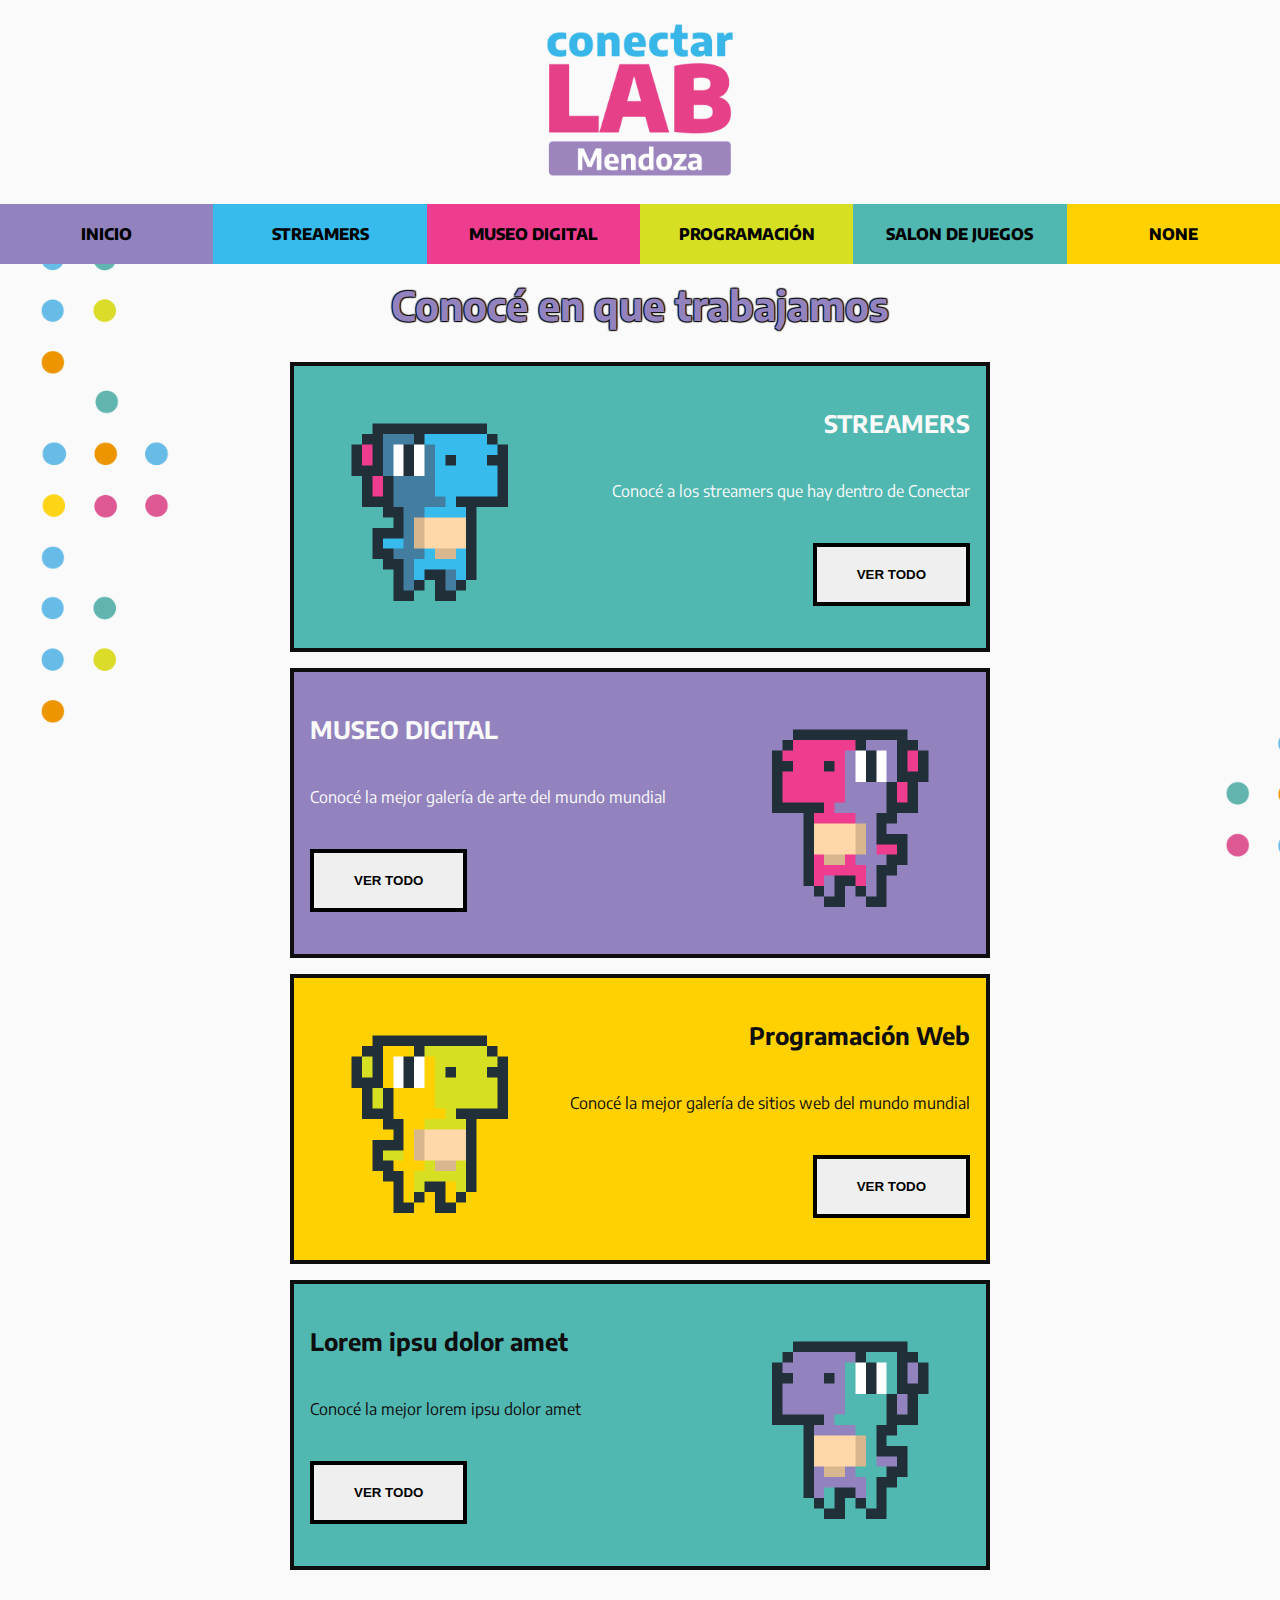
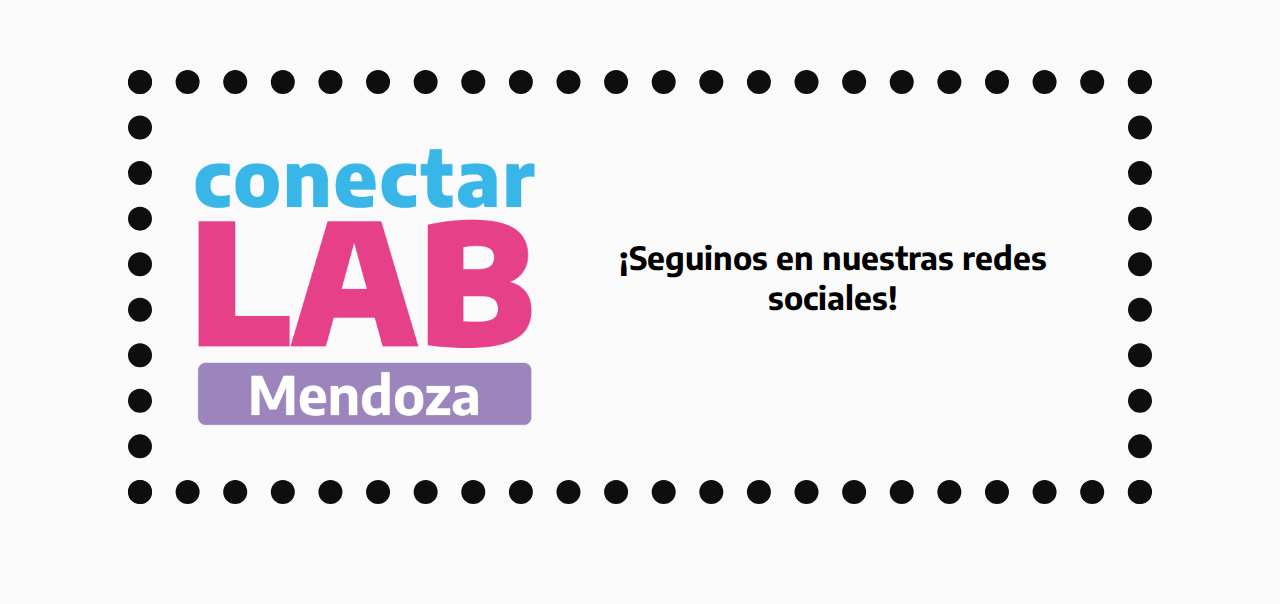
==== index.html @ 13157c22 "add in museo-digital pequeños artistas" ====
<!DOCTYPE html>
<html lang="en">
<head>
    <meta charset="UTF-8">
    <meta name="viewport" content="width=device-width, initial-scale=1.0">
    <link rel="shortcut icon" href="./logosConectar/logoConectarLab.png" type="image/x-icon">
    <link rel="stylesheet" href="./styles/globals.css">
    
    <link rel="stylesheet" href="https://cdnjs.cloudflare.com/ajax/libs/font-awesome/6.5.0/css/all.min.css" integrity="sha512-Avb2QiuDEEvB4bZJYdft2mNjVShBftLdPG8FJ0V7irTLQ8Uo0qcPxh4Plq7G5tGm0rU+1SPhVotteLpBERwTkw==" crossorigin="anonymous" referrerpolicy="no-referrer" />
    <title>CONECTAR</title>
</head>
<body>

    <header>
        <div>
            <img src="./logosConectar/logoConectarLab.png" alt="logo conectar">
        </div>
        <nav>
            <ul>
                <li><a href="#top">INICIO</a></li>
                <li><a href="./streamers.html">STREAMERS</a></li>
                <li><a href="./museo-digital.html">MUSEO DIGITAL</a></li>
                <li><a href="./programacion.html">PROGRAMACIÓN</a></li>
                <li><a href="./videojuegos.html">SALON DE JUEGOS</a></li>
                <li><a href="#">NONE</a></li>
            </ul>
        </nav>
    </header>
    <main>
        <h2 class="title">Conocé en que trabajamos</h2>

        <section class="puertas">
            <img src="./mascota/dinoCeleste/dinoCeleste.gif" alt="puerta conectar">
            <div class="info-end">
                <h2>STREAMERS</h2>
                <p>Conocé a los streamers que hay dentro de Conectar</p>
                <a href="./streamers.html">
                    <button class="btn">VER TODO</button>
                </a>
            </div>
        </section>
        
        <section class="puertas">
            <div>
                <h2>MUSEO DIGITAL</h2>
                <p>Conocé la mejor galería de arte del mundo mundial</p>
                <a href="./museo-digital.html">
                    <button class="btn">VER TODO</button>
                </a>
            </div>
            <img class="imagen-rotada" src="./mascota/dinoRosado/dinoRosado.gif" alt="puerta conectar">
        </section>

        <section class="puertas">
            <img src="./mascota/dinoVerde/dinoVerde.gif" alt="puerta conectar">
            <div class="info-end">
                <h2>Programación Web</h2>
                <p>Conocé la mejor galería de sitios web del mundo mundial</p>
                <a href="./programacion.html">
                    <button class="btn">VER TODO</button>
                </a>
            </div>
        </section>

        <section class="puertas">
            <div>
                <h2>Lorem ipsu dolor amet</h2>
                <p>Conocé la mejor lorem ipsu dolor amet </p>
                <a href="#">
                    <button class="btn">VER TODO</button>
                </a>
            </div>
            <img class="imagen-rotada" src="./mascota/dinoMorado/dinoMorado.gif" alt="puerta conectar">
        </section>


    </main>

        <section class="contacto">
            <img src="./logosConectar/logoConectarLab.png"  >
            <div class="contacto-info">
              <h1>¡Seguinos en nuestras redes sociales!</h1>
              <div>
                <a target="_blank" href="https://www.instagram.com/conectarlabmendoza/"><i class="rosado fa-brands fa-square-instagram"></i></a>
                <a target="_blank" href="https://www.facebook.com/conectarlabmendoza/"><i class="celeste fa-brands fa-square-facebook"></i></a>
              </div>
            </div>
        </section>

</body>
</html>
---- styles/globals.css ----
@import url('https://fonts.googleapis.com/css2?family=Encode+Sans:wght@200;400;800&display=swap');
@import url(./inicio.css);
@import url(./header.css);
@import url(./footer.css);

* {
    margin: 0;
    padding: 0;
    box-sizing: border-box;
}

body {
    background-color: var(--bg);
    font-family: 'Encode Sans', sans-serif;
}

:root {
    --bg: #FAFAFA;
    --rosa: #EE3D8F;
    --celeste: #37BBED;
    --verde-lima: #D7DF23;
    --verde: #50B8B1;
    --morado: #9283BE;
    --naranja: #F7941E;
    --amarillo: #FFD100;
    --font: #0E0E0E;
}

ul {
    list-style: none;
}

a {
    text-decoration: none;
    color: unset;
}

.btn {
    padding: 20px 40px;
    border: 4px solid;
    font-weight: 800;
    transition: all 200ms;
    cursor: pointer;
}


.btn:hover {
    transform: translateY(-5px);
    font-weight: 800;
    box-shadow: 0px 5px var(--font);
}

.btn:active {
    transform: translateY(0px);
    box-shadow: 0px 0px;
}

.imagen-rotada {
    transform: scaleX(-1);
}

.title {
    text-align: center;
    padding: 16px;
    color: var(--morado);
    font-size: 40px;
    text-shadow: -1px -1px 1px var(--font),
        1px 1px 1px var(--font),
        -1px 1px 1px var(--font),
        1px -1px 1px var(--font);
}

.galery {
    max-width: 1200px;
    margin: 0 auto;
    display: grid;
    grid-template-columns: repeat(3, 1fr);
    grid-template-rows: 250px;
    grid-gap: 16px;
}

.galery img {
    width: 100%;
    height: 100%;
    object-fit: cover;
}
.galery article{
    border: 4px solid var(--font);
    background-color: var(--bg);
}

.galery article:nth-child(1),
.galery article:nth-child(4) {
    grid-column-start: span 2;
}

.galery.streamers article:nth-child(7) {
    background-color: var(--bg);
    background-repeat: no-repeat;
    background-image: url(../logosConectar/fondoConectarLab.png);
    background-size: cover;
    display: flex;
    align-items: center;
    justify-content: center;


    & img{
        width: 70%;
        height: unset;
    }
}

@media (max-width: 1150px) {
    .galery {
        padding: 30px;
        grid-template-columns: repeat(1, 1fr);
    }

    .galery article:nth-child(1),
    .galery article:nth-child(4) {
        grid-column-start: span 1;
    }
}

.video{
    display: flex;
    flex-direction: column;
    justify-content: center;
    align-items: center;
    gap: 16px;
    margin: 32px;
}

.video div{
    display: flex;
    justify-content: center;
    gap: 16px;
    flex-wrap: wrap;
}

.video iframe{
    border: 4px solid var(--font);
    width: 560px;
    height: 315px;
}

@media (max-width: 600px) {
    .video iframe{
        width: 90%;
        height: 250px;
    }
}

.banner{
    display: flex;
    justify-content: space-around;
    align-items: center;
    border: 4px solid var(--font);
    background-image: url(../logosConectar/fondoConectarLabHorizontal2.png);
    background-size: cover;
    background-attachment: fixed;
    font-size: 60px;
    margin: 32px 0 0;
    padding: 64px 32px;
}

.banner img{
    width: 200px;
}

@media (max-width: 1100px) {
    .banner{
        font-size: 40px;
    }
    .banner img{
        width: 150px;
    }
}

@media (max-width: 600px) {
    .banner{
        font-size: 24px;
    }
    .banner img{
        width: 50px;
    }
}
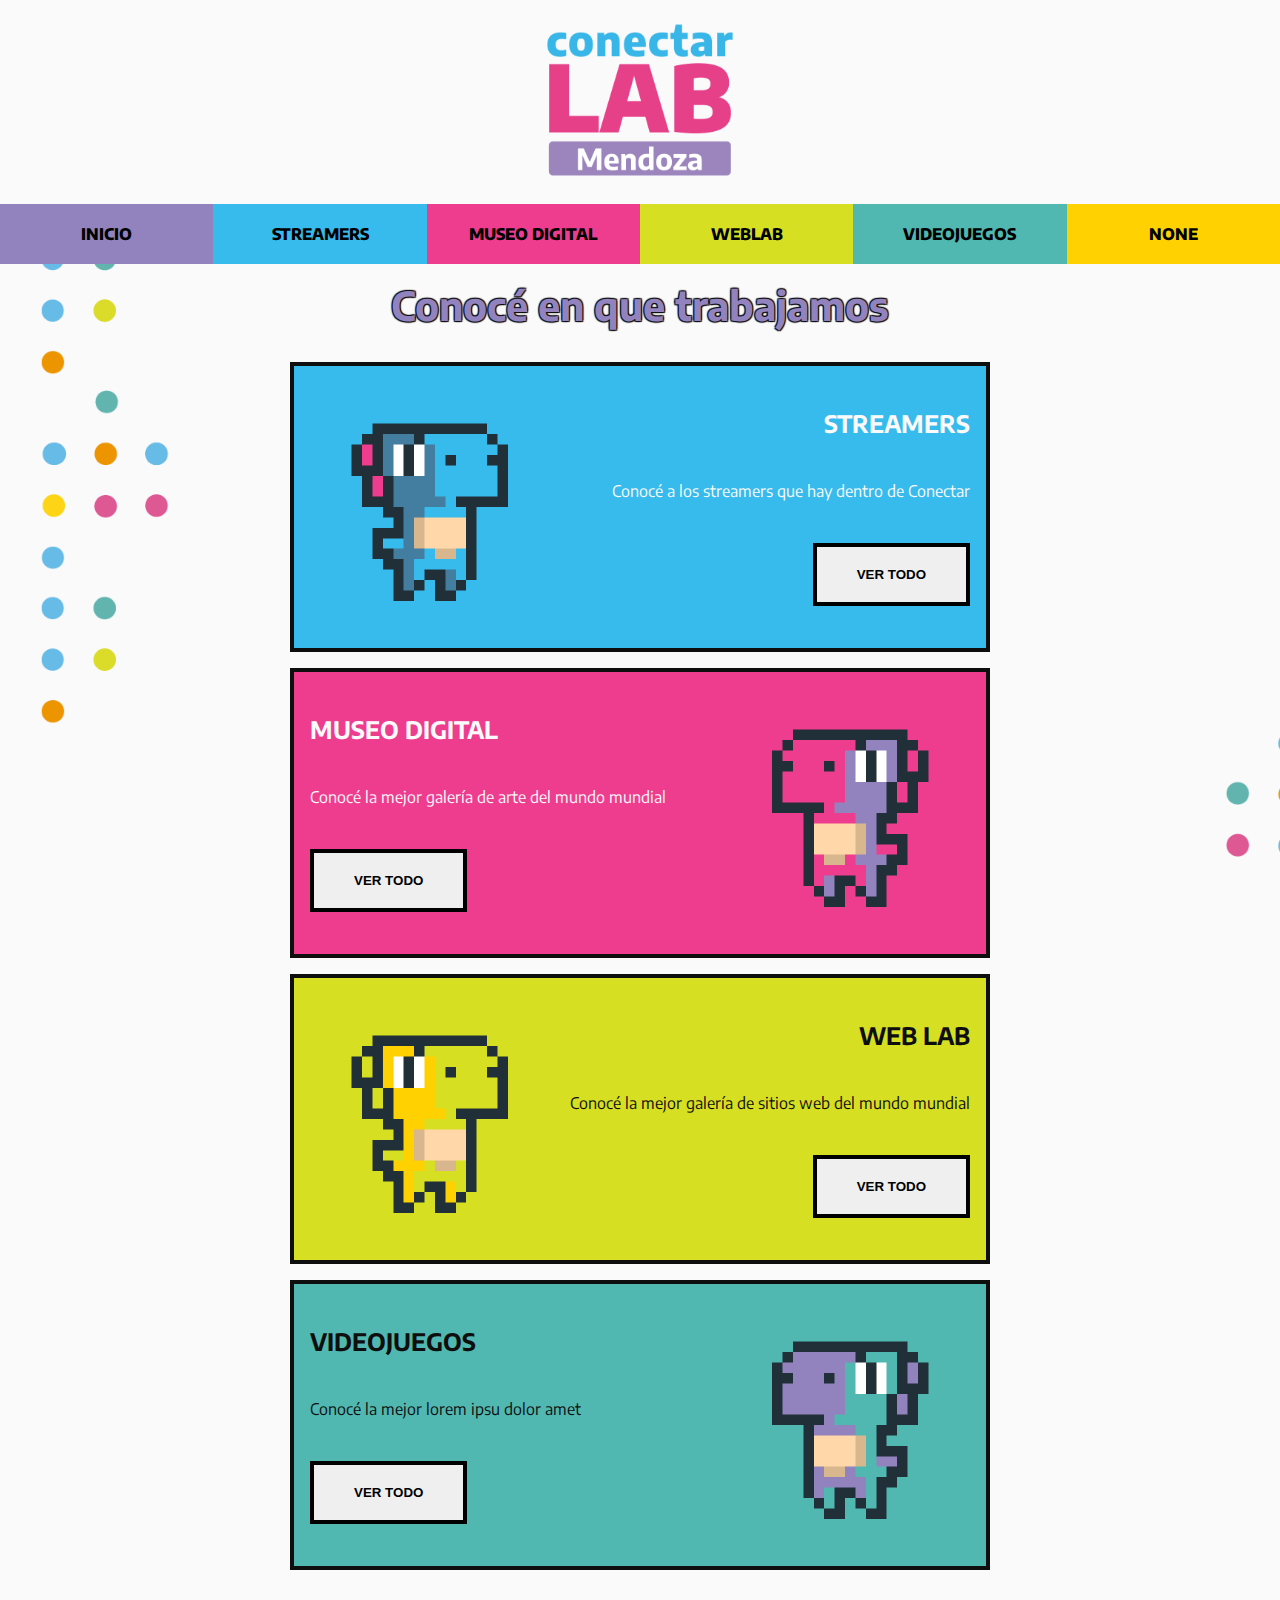
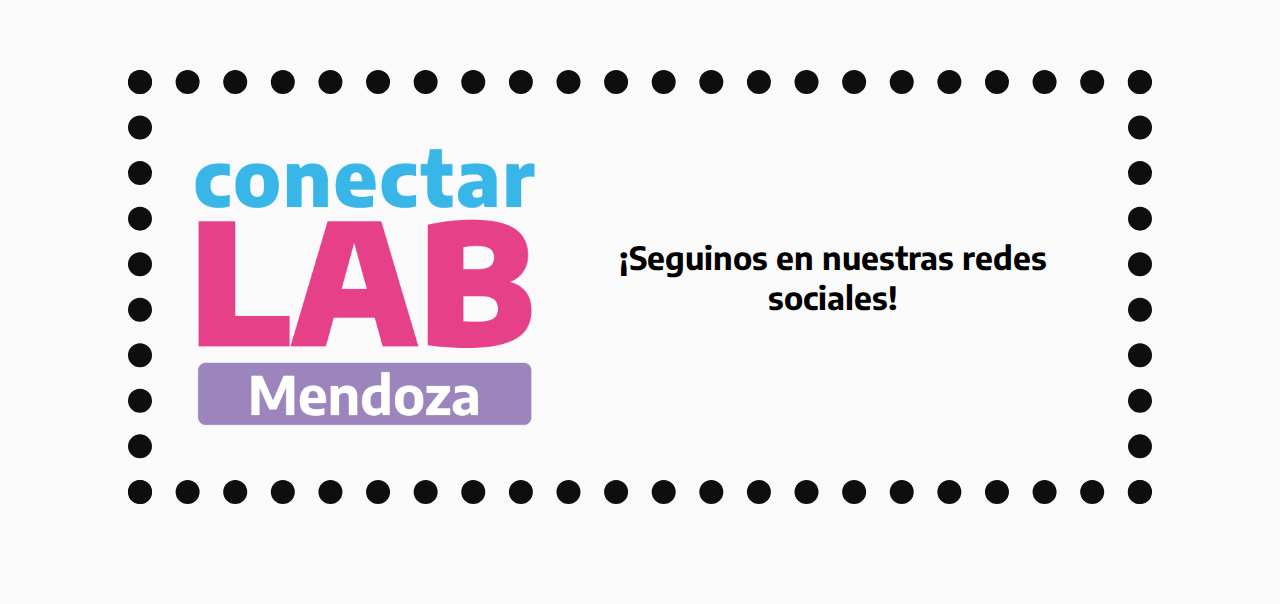
==== commit dae7dad1: "add weblab and visuales" ====
--- a/index.html
+++ b/index.html
@@ -20,8 +20,8 @@
                 <li><a href="#top">INICIO</a></li>
                 <li><a href="./streamers.html">STREAMERS</a></li>
                 <li><a href="./museo-digital.html">MUSEO DIGITAL</a></li>
-                <li><a href="./programacion.html">PROGRAMACIÓN</a></li>
-                <li><a href="./videojuegos.html">SALON DE JUEGOS</a></li>
+                <li><a href="./weblab.html">WEBLAB</a></li>
+                <li><a href="./videojuegos.html">VIDEOJUEGOS</a></li>
                 <li><a href="#">NONE</a></li>
             </ul>
         </nav>
@@ -54,9 +54,9 @@
         <section class="puertas">
             <img src="./mascota/dinoVerde/dinoVerde.gif" alt="puerta conectar">
             <div class="info-end">
-                <h2>Programación Web</h2>
+                <h2>WEB LAB</h2>
                 <p>Conocé la mejor galería de sitios web del mundo mundial</p>
-                <a href="./programacion.html">
+                <a href="./weblab.html">
                     <button class="btn">VER TODO</button>
                 </a>
             </div>
@@ -64,7 +64,7 @@
 
         <section class="puertas">
             <div>
-                <h2>Lorem ipsu dolor amet</h2>
+                <h2>VIDEOJUEGOS</h2>
                 <p>Conocé la mejor lorem ipsu dolor amet </p>
                 <a href="#">
                     <button class="btn">VER TODO</button>
--- a/styles/globals.css
+++ b/styles/globals.css
@@ -94,7 +94,113 @@
     grid-column-start: span 2;
 }
 
-.galery.streamers article:nth-child(7) {
+/* WEB LAB */
+.galery.weblab {
+    grid-template-rows: 400px;
+}
+
+.galery.weblab article{
+    transition: background-image 0.2s ease-in-out;
+    height: 400px;
+}
+.galery.weblab article:nth-child(1),
+.galery.weblab article:nth-child(4),
+.galery.weblab article:nth-child(5),
+.galery.weblab article:nth-child(8),
+.galery.weblab article:nth-child(9){
+    grid-column-start: span 2;
+    background-repeat: no-repeat;
+    background-position: center;
+    background-size: cover;
+}
+
+.galery.weblab article:nth-child(1){
+    background-image: url(../images/weblab/1.png);
+}
+
+.galery.weblab article:nth-child(1):hover{
+    background-image: url(../images/weblab/1rm.png), url(../images/weblab/bg.gif);
+}
+
+.galery.weblab article:nth-child(4){
+    background-image: url(../images/weblab/2.jpg);
+}
+
+.galery.weblab article:nth-child(4):hover{
+    background-image: url(../images/weblab/3.jpg);
+}
+
+.galery article:nth-child(5) {
+
+    background-image: url(../images/weblab/4.jpg);
+}
+
+.galery.weblab article:nth-child(5):hover{
+    background-image: url(../images/weblab/5.jpg);
+}
+
+.galery article:nth-child(8) {
+
+    background-image: url(../images/weblab/7.jpg);
+}
+
+.galery.weblab article:nth-child(8):hover{
+    background-image: url(../images/weblab/8.jpg);
+}
+
+.galery.weblab article:nth-child(2) img,
+.galery.weblab article:nth-child(3) img,
+.galery.weblab article:nth-child(6) img,
+.galery.weblab article:nth-child(10) img{
+    object-fit: contain;
+    background-color: var(--bg);
+    background-repeat: no-repeat;
+    background-image: url(../logosConectar/fondoConectarLab.png);
+    background-size: cover;
+}
+
+.galery.weblab article:nth-child(7) {
+    display: flex;
+    justify-content: center;
+    align-items: center;
+    background-color: var(--bg);
+    background-repeat: no-repeat;
+    background-image: url(../logosConectar/fondoConectarLab.png);
+    background-size: cover;
+}
+
+.galery.weblab article:nth-child(7) img{
+    object-fit: contain;
+    width: 60%;
+}
+
+
+
+/* VISUALES */
+.galery.videojuego{
+    grid-template-rows: none;
+}
+
+.galery.videojuego article{
+    background-image: url(../images/visualesVideojuegos/bg.gif);
+    background-attachment: fixed;
+    background-repeat: no-repeat;
+    background-position: center;
+    background-size: cover;
+    display: flex;
+    justify-content: center;
+    align-items: center;
+}
+
+.galery.videojuego article img{
+    width: 80%;
+    height: 80%;
+}
+
+
+
+/* STREAMERS */
+.galery.streamers article:nth-child(7){
     background-color: var(--bg);
     background-repeat: no-repeat;
     background-image: url(../logosConectar/fondoConectarLab.png);
@@ -120,6 +226,39 @@
     .galery article:nth-child(4) {
         grid-column-start: span 1;
     }
+
+    .galery.weblab article:nth-child(1),
+    .galery.weblab article:nth-child(4),
+    .galery.weblab article:nth-child(5),
+    .galery.weblab article:nth-child(8),
+    .galery.weblab article:nth-child(9){
+        grid-column-start: span 1;
+    }
+
+/*     .galery.weblab article:nth-child(2),
+    .galery.weblab article:nth-child(6){
+        display: none;;
+    } */
+
+
+    .galery.weblab {
+        grid-template-rows: 200px;
+        grid-template-columns: repeat(1, 1fr);
+    }
+    .galery.weblab article{
+       height: 200px;
+    }
+
+    .galery.weblab article:nth-child(4){
+        background-image: url(../images/weblab/3.jpg);
+    }
+    .galery.weblab article:nth-child(5){
+        background-image: url(../images/weblab/5.jpg);
+    }
+
+    .galery.weblab article:nth-child(8){
+        background-image: url(../images/weblab/8.jpg);
+    }
 }
 
 .video{
@@ -162,6 +301,7 @@
     font-size: 60px;
     margin: 32px 0 0;
     padding: 64px 32px;
+    text-align: center;
 }
 
 .banner img{
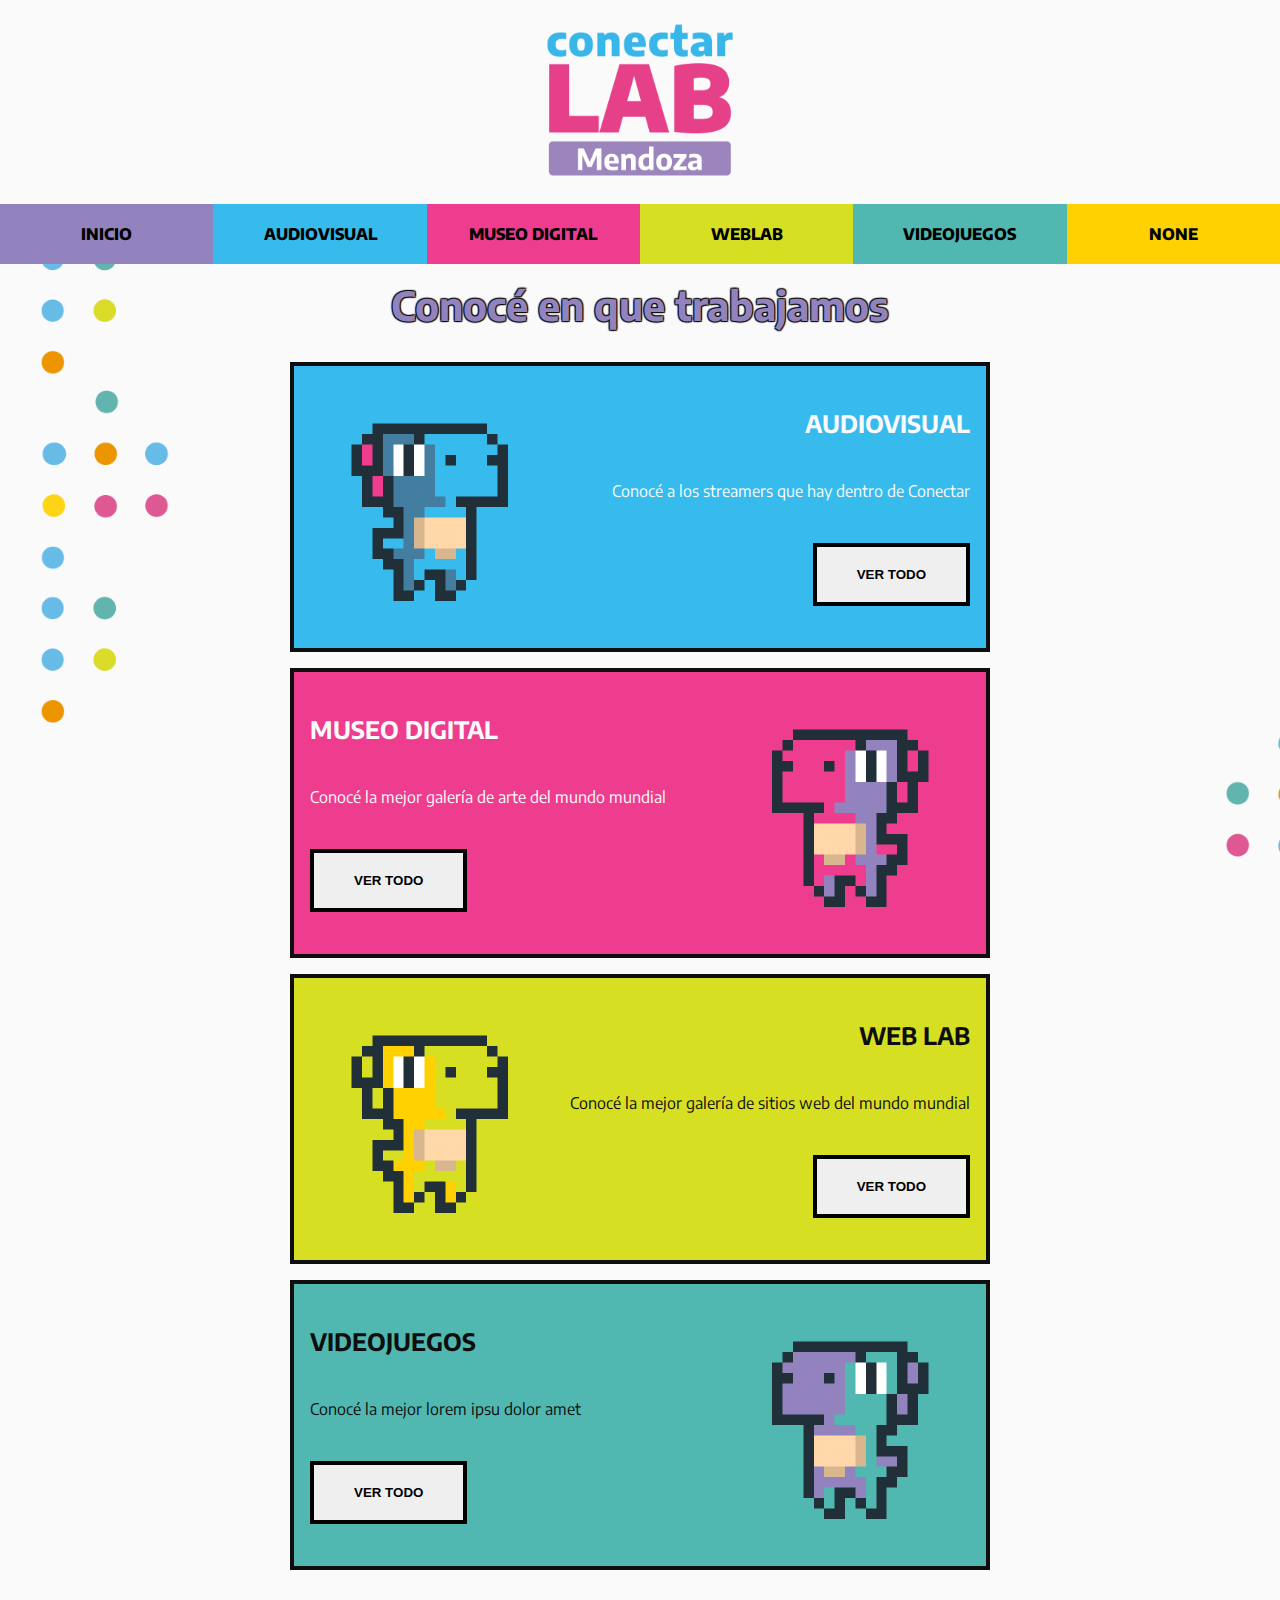
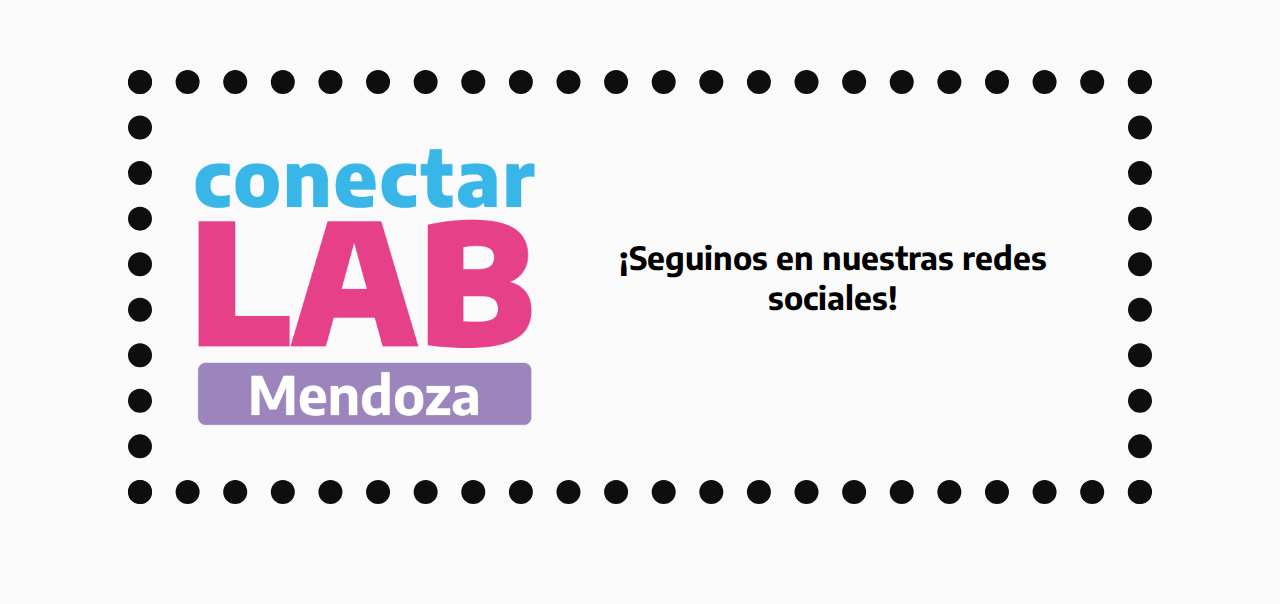
==== commit 73b95e0d: "change streamers to audiovisual" ====
--- a/index.html
+++ b/index.html
@@ -18,7 +18,7 @@
         <nav>
             <ul>
                 <li><a href="#top">INICIO</a></li>
-                <li><a href="./streamers.html">STREAMERS</a></li>
+                <li><a href="./audiovisual.html">AUDIOVISUAL</a></li>
                 <li><a href="./museo-digital.html">MUSEO DIGITAL</a></li>
                 <li><a href="./weblab.html">WEBLAB</a></li>
                 <li><a href="./videojuegos.html">VIDEOJUEGOS</a></li>
@@ -32,9 +32,9 @@
         <section class="puertas">
             <img src="./mascota/dinoCeleste/dinoCeleste.gif" alt="puerta conectar">
             <div class="info-end">
-                <h2>STREAMERS</h2>
+                <h2>AUDIOVISUAL</h2>
                 <p>Conocé a los streamers que hay dentro de Conectar</p>
-                <a href="./streamers.html">
+                <a href="./audiovisual.html">
                     <button class="btn">VER TODO</button>
                 </a>
             </div>
--- a/styles/globals.css
+++ b/styles/globals.css
@@ -130,7 +130,7 @@
     background-image: url(../images/weblab/3.jpg);
 }
 
-.galery article:nth-child(5) {
+.galery.weblab article:nth-child(5) {
 
     background-image: url(../images/weblab/4.jpg);
 }
@@ -139,7 +139,7 @@
     background-image: url(../images/weblab/5.jpg);
 }
 
-.galery article:nth-child(8) {
+.galery.weblab article:nth-child(8) {
 
     background-image: url(../images/weblab/7.jpg);
 }
@@ -190,6 +190,7 @@
     display: flex;
     justify-content: center;
     align-items: center;
+    grid-column-start: span 1;
 }
 
 .galery.videojuego article img{
@@ -199,7 +200,7 @@
 
 
 
-/* STREAMERS */
+/* AUDIOVISUAL */
 .galery.streamers article:nth-child(7){
     background-color: var(--bg);
     background-repeat: no-repeat;
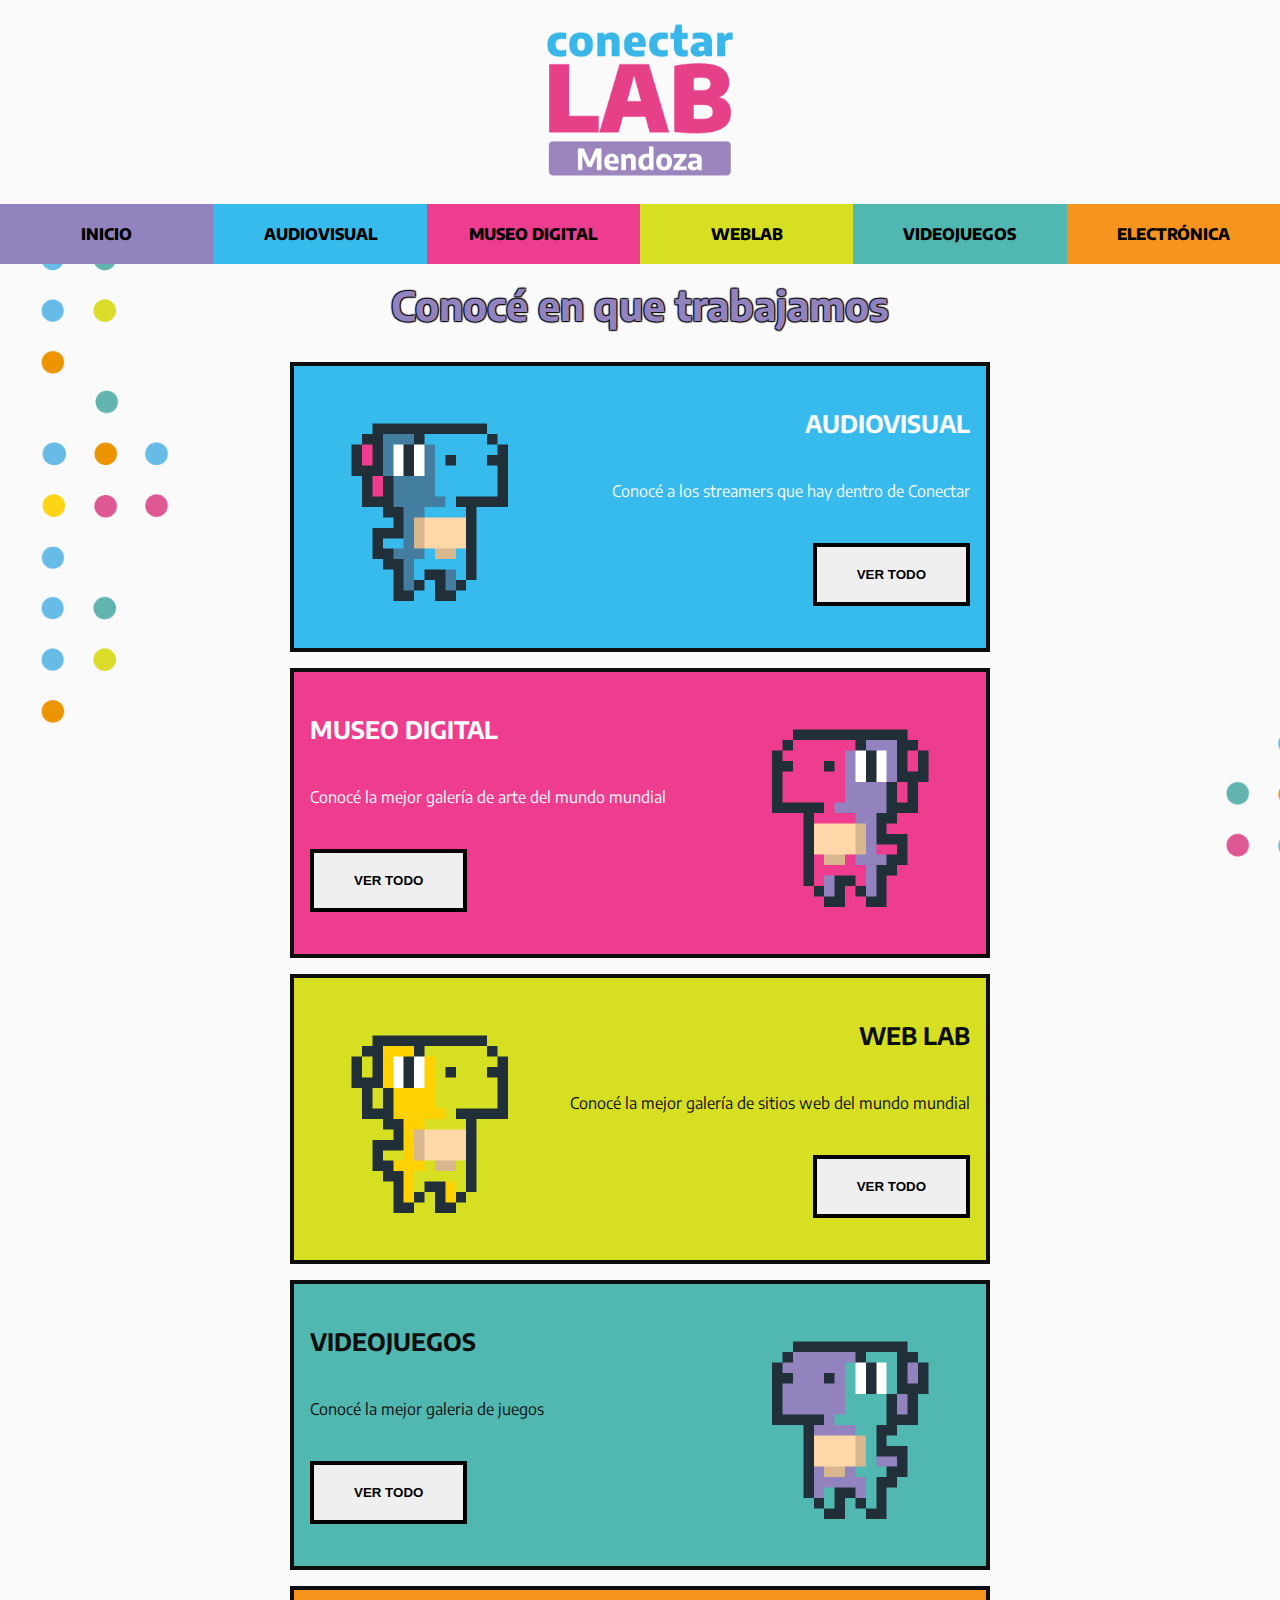
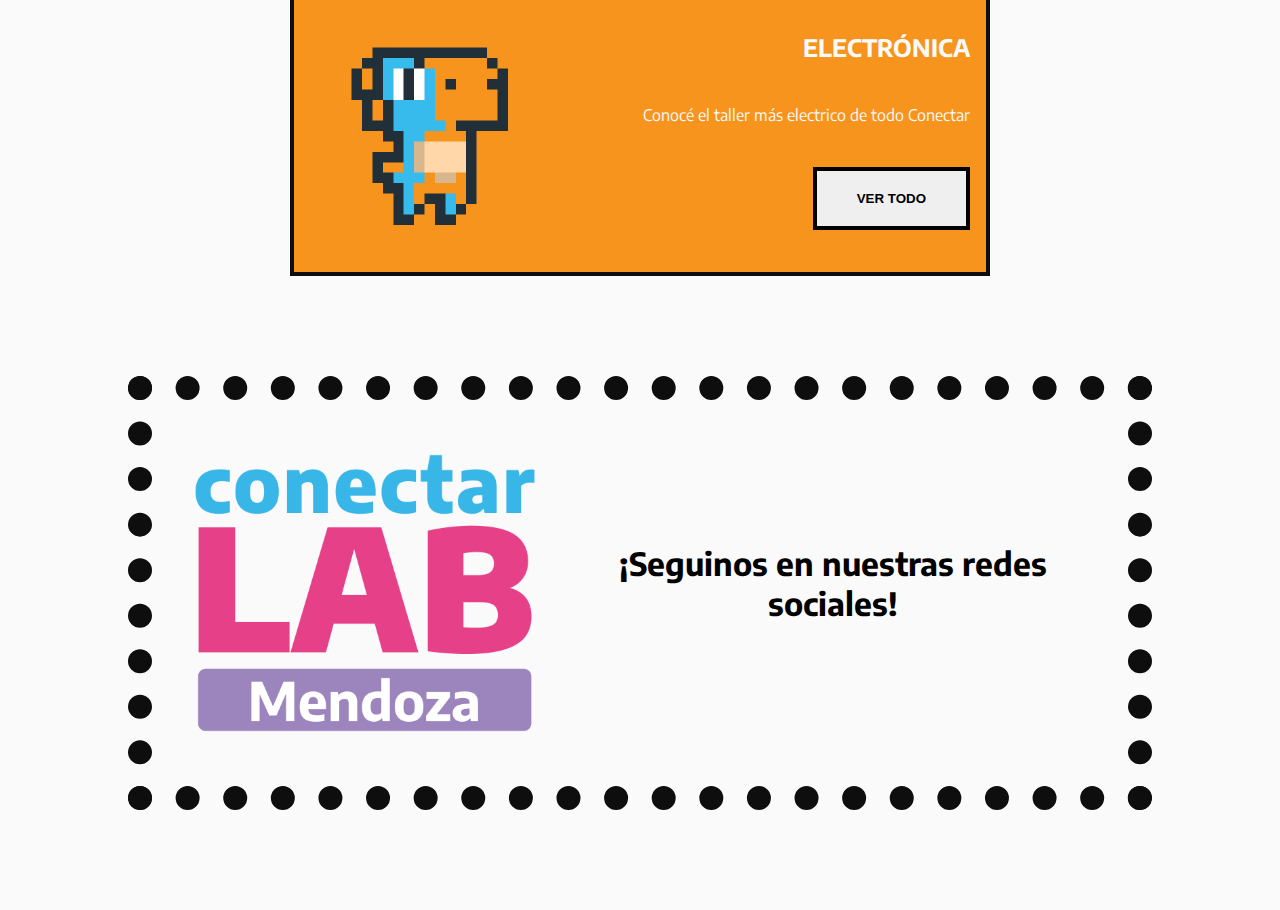
==== commit 36098dec: "solve fix and and electronica page" ====
--- a/index.html
+++ b/index.html
@@ -22,7 +22,7 @@
                 <li><a href="./museo-digital.html">MUSEO DIGITAL</a></li>
                 <li><a href="./weblab.html">WEBLAB</a></li>
                 <li><a href="./videojuegos.html">VIDEOJUEGOS</a></li>
-                <li><a href="#">NONE</a></li>
+                <li><a href="./electronica.html">ELECTRÓNICA</a></li>
             </ul>
         </nav>
     </header>
@@ -65,7 +65,7 @@
         <section class="puertas">
             <div>
                 <h2>VIDEOJUEGOS</h2>
-                <p>Conocé la mejor lorem ipsu dolor amet </p>
+                <p>Conocé la mejor galeria de juegos</p>
                 <a href="#">
                     <button class="btn">VER TODO</button>
                 </a>
@@ -73,6 +73,16 @@
             <img class="imagen-rotada" src="./mascota/dinoMorado/dinoMorado.gif" alt="puerta conectar">
         </section>
 
+        <section class="puertas">
+            <img src="./mascota/dinoNaranja/dinoNaranja.gif" alt="puerta conectar">
+            <div class="info-end">
+                <h2>ELECTRÓNICA</h2>
+                <p>Conocé el taller más electrico de todo Conectar</p>
+                <a href="./electronica.html">
+                    <button class="btn">VER TODO</button>
+                </a>
+            </div>
+        </section>
 
     </main>
 
--- a/styles/globals.css
+++ b/styles/globals.css
@@ -55,6 +55,11 @@
     box-shadow: 0px 0px;
 }
 
+.btn:disabled:hover{
+    transform: translateY(0px);
+    box-shadow: 0px 0px;
+}
+
 .imagen-rotada {
     transform: scaleX(-1);
 }
@@ -217,7 +222,44 @@
     }
 }
 
+/* ELECTRONICA */
+.galery.electronica{
+    grid-template-rows: auto;
+    grid-template-columns: repeat(4, 1fr);
+}
+
+.galery.electronica article{
+    grid-column-start: span 1;
+
+}
+
+.galery.electronica article:nth-child(5),
+.galery.electronica article:nth-child(6),
+.galery.electronica article:nth-child(6),
+.galery.electronica article:nth-child(10),
+.galery.electronica article:nth-child(11),
+.galery.electronica article:nth-child(8){
+    grid-column-start: span 2;
+}
+.galery.electronica article:nth-child(13){
+    grid-column-start: span 3;
+}
+
+
+.galery.electronica article:nth-child(7) img,
+.galery.electronica article:nth-child(9) img,
+.galery.electronica article:nth-child(12) img{
+    object-fit: contain;
+    background-color: var(--bg);
+    background-repeat: no-repeat;
+    background-image: url(../logosConectar/fondoConectarLab.png);
+    background-size: cover;
+}
+
+
+
 @media (max-width: 1150px) {
+
     .galery {
         padding: 30px;
         grid-template-columns: repeat(1, 1fr);
@@ -226,6 +268,11 @@
     .galery article:nth-child(1),
     .galery article:nth-child(4) {
         grid-column-start: span 1;
+    }
+
+    .galery.electronica{
+        display: flex;
+        flex-direction: column;
     }
 
     .galery.weblab article:nth-child(1),
@@ -236,13 +283,13 @@
         grid-column-start: span 1;
     }
 
-/*     .galery.weblab article:nth-child(2),
+    .galery.weblab article:nth-child(2),
     .galery.weblab article:nth-child(6){
         display: none;;
-    } */
-
-
-    .galery.weblab {
+    }
+
+
+    .galery.weblab, .galery.electronica {
         grid-template-rows: 200px;
         grid-template-columns: repeat(1, 1fr);
     }
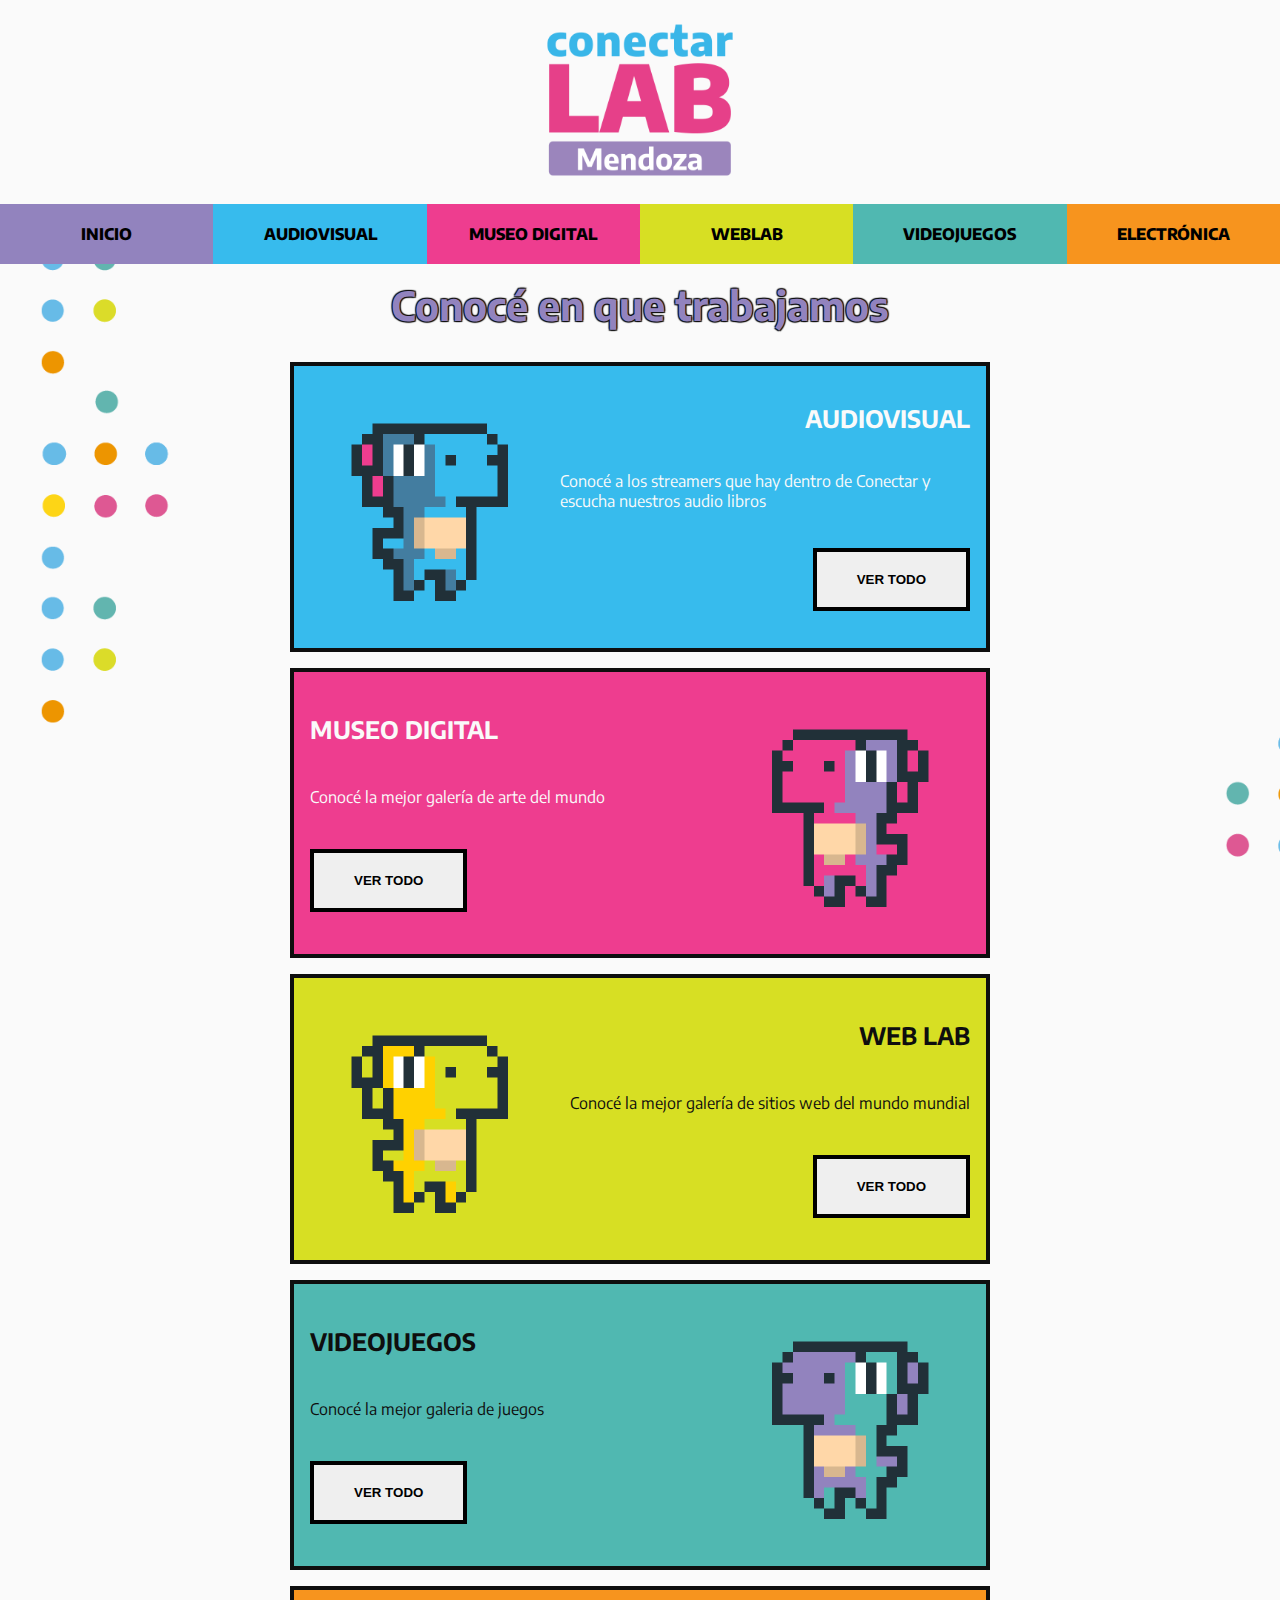
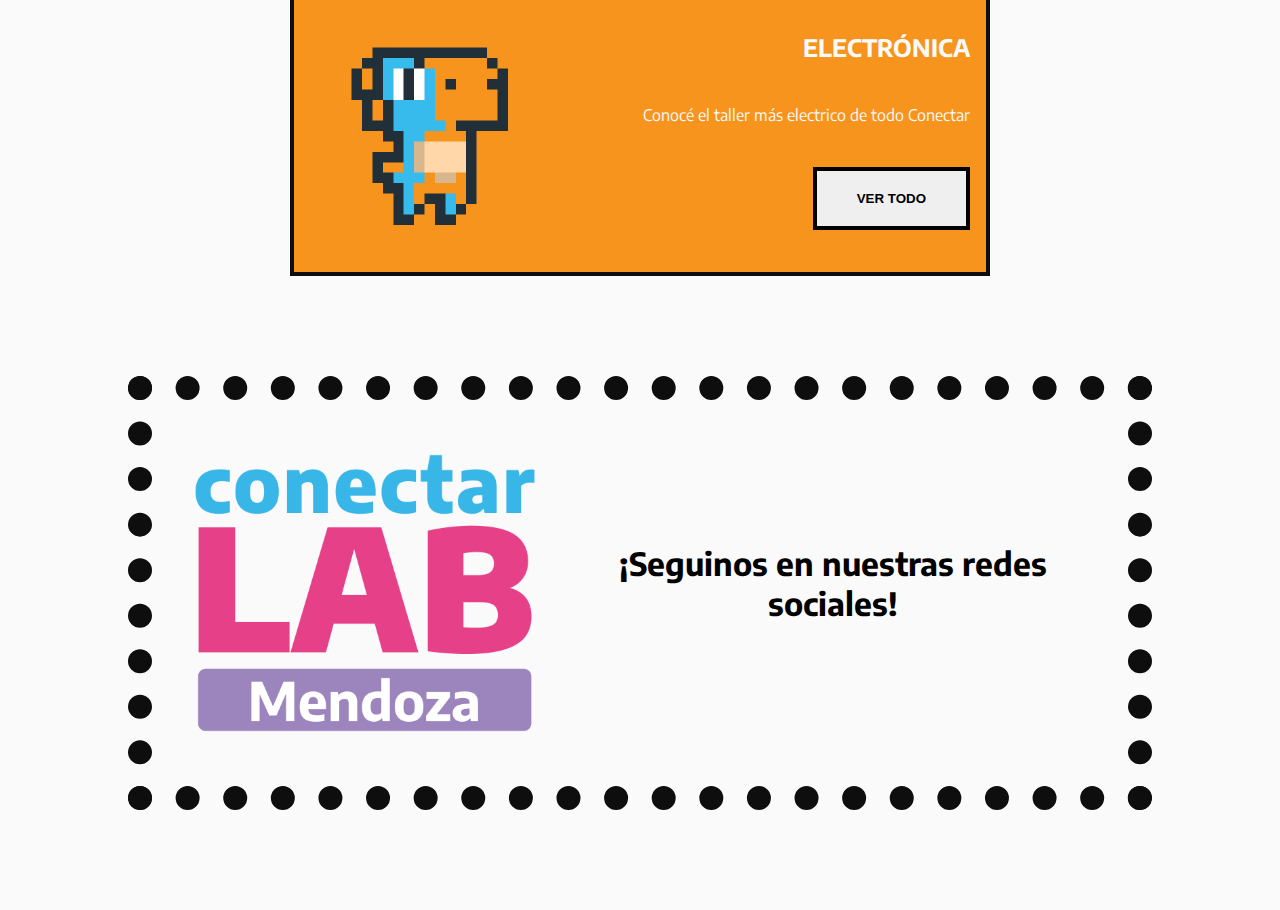
==== commit 7f3dce33: "solve fix" ====
--- a/index.html
+++ b/index.html
@@ -33,7 +33,7 @@
             <img src="./mascota/dinoCeleste/dinoCeleste.gif" alt="puerta conectar">
             <div class="info-end">
                 <h2>AUDIOVISUAL</h2>
-                <p>Conocé a los streamers que hay dentro de Conectar</p>
+                <p>Conocé a los streamers que hay dentro de Conectar y escucha nuestros audio libros</p>
                 <a href="./audiovisual.html">
                     <button class="btn">VER TODO</button>
                 </a>
@@ -43,7 +43,7 @@
         <section class="puertas">
             <div>
                 <h2>MUSEO DIGITAL</h2>
-                <p>Conocé la mejor galería de arte del mundo mundial</p>
+                <p>Conocé la mejor galería de arte del mundo</p>
                 <a href="./museo-digital.html">
                     <button class="btn">VER TODO</button>
                 </a>
--- a/styles/globals.css
+++ b/styles/globals.css
@@ -206,7 +206,13 @@
 
 
 /* AUDIOVISUAL */
-.galery.streamers article:nth-child(7){
+.galery.streamers article:nth-child(5){
+    grid-column-start: span 3;
+}
+
+
+.galery.streamers article:nth-child(6),
+.galery.streamers article:nth-child(8){
     background-color: var(--bg);
     background-repeat: no-repeat;
     background-image: url(../logosConectar/fondoConectarLab.png);
@@ -265,6 +271,14 @@
         grid-template-columns: repeat(1, 1fr);
     }
 
+    .galery.streamers article:nth-child(5){
+        grid-column-start: span 1;
+    }
+
+    .galery.streamers article:nth-child(6){
+        display: none;
+    }
+
     .galery article:nth-child(1),
     .galery article:nth-child(4) {
         grid-column-start: span 1;
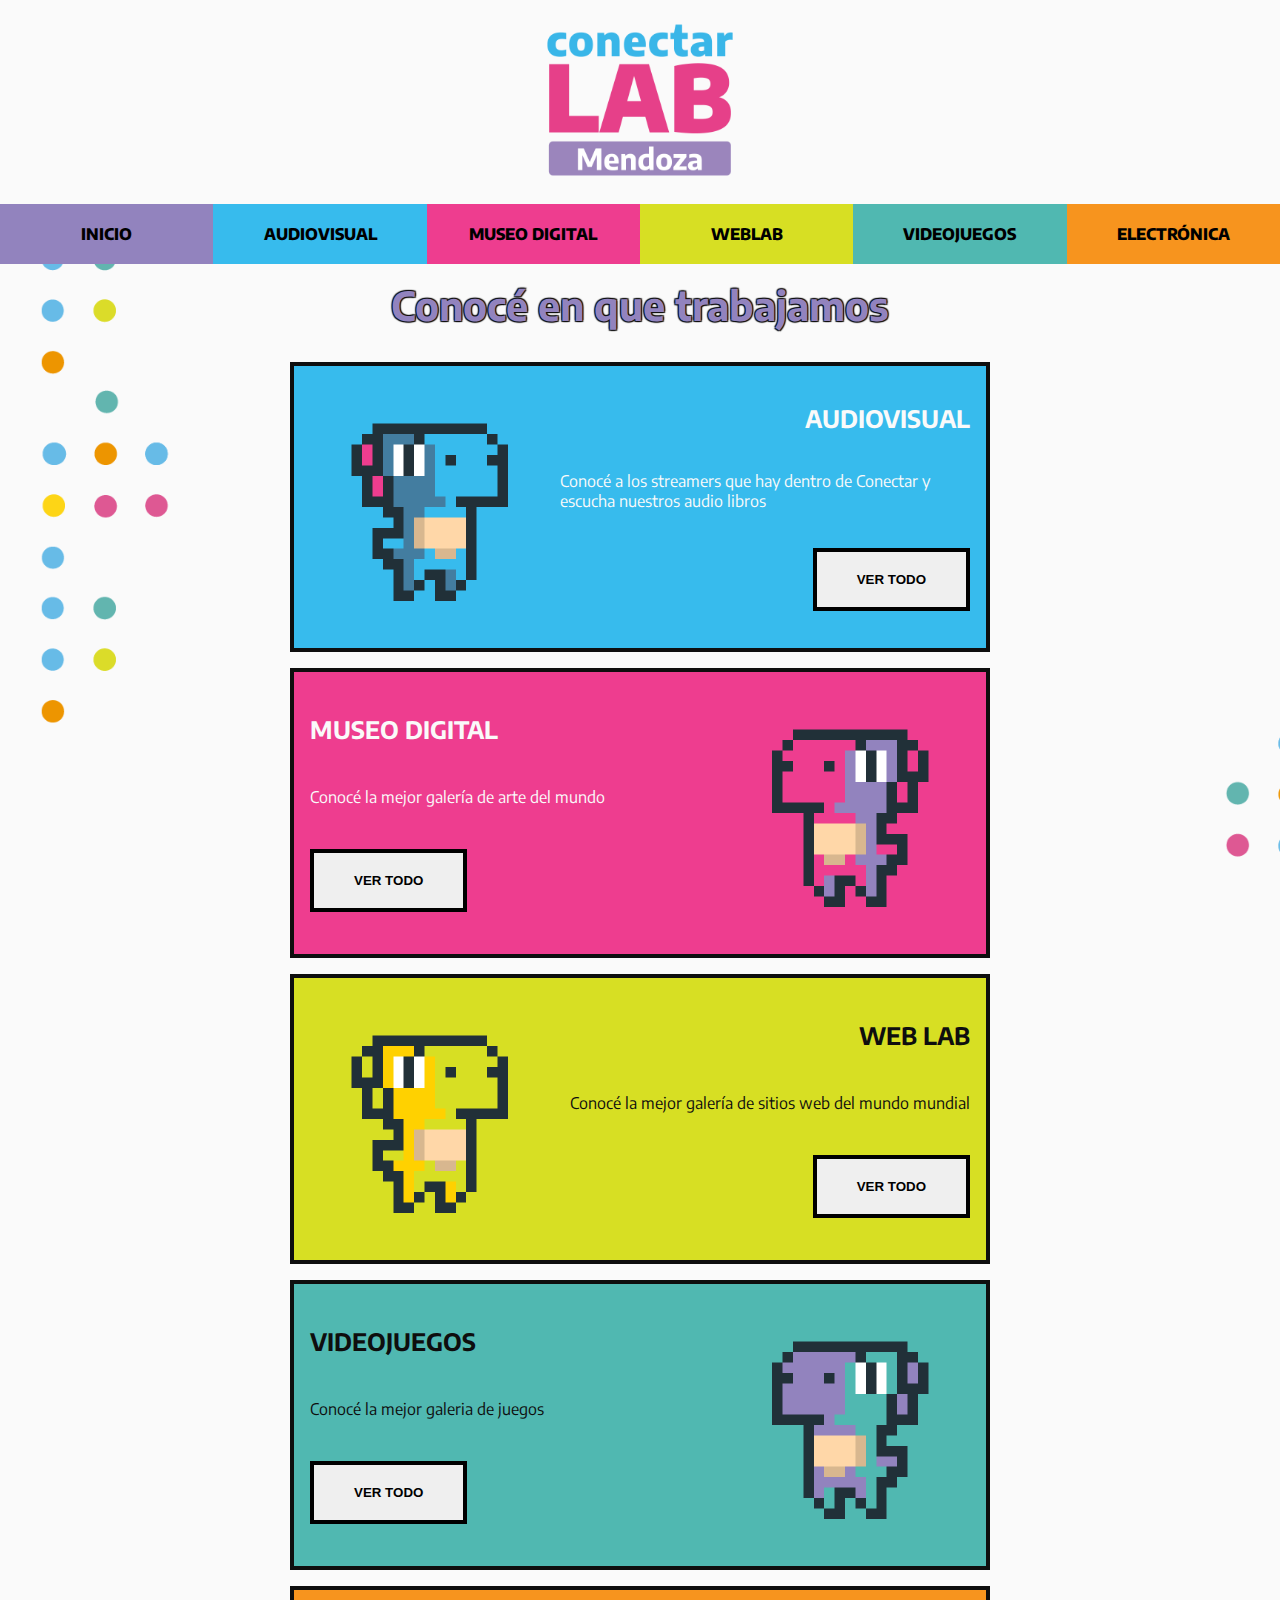
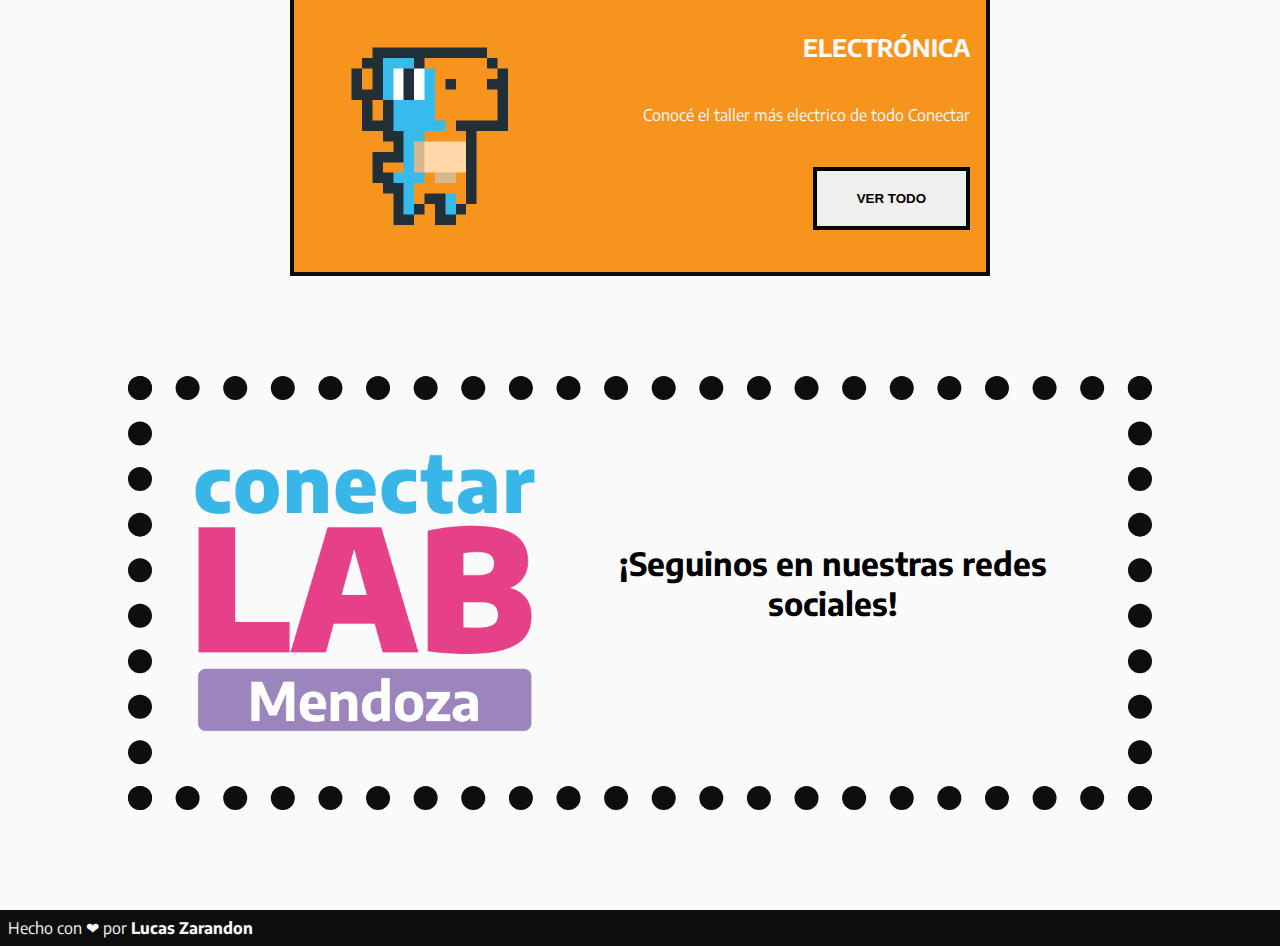
==== commit d3245f19: "add link to my github profile and title club del diseño" ====
--- a/index.html
+++ b/index.html
@@ -1,14 +1,23 @@
 <!DOCTYPE html>
 <html lang="en">
+
 <head>
     <meta charset="UTF-8">
     <meta name="viewport" content="width=device-width, initial-scale=1.0">
     <link rel="shortcut icon" href="./logosConectar/logoConectarLab.png" type="image/x-icon">
     <link rel="stylesheet" href="./styles/globals.css">
-    
-    <link rel="stylesheet" href="https://cdnjs.cloudflare.com/ajax/libs/font-awesome/6.5.0/css/all.min.css" integrity="sha512-Avb2QiuDEEvB4bZJYdft2mNjVShBftLdPG8FJ0V7irTLQ8Uo0qcPxh4Plq7G5tGm0rU+1SPhVotteLpBERwTkw==" crossorigin="anonymous" referrerpolicy="no-referrer" />
+    <!-- Meta -->
+    <meta property="og:title" content="Conectar LAB Mendoza" />
+    <meta property="og:description" content="Página web donde visualizaremos algunos de los talleres de Conectar LAB Mendoza, desarrollada por el taller de programación web mes de noviembre 2023" />
+    <meta property="og:image" content="https://lucaszhh.github.io/conectar/logosConectar/logoConectarLab.png" />
+    <meta property="og:url" content="https://lucaszhh.github.io/conectar/" />
+    <meta property="og:type" content="website" />
+    <link rel="stylesheet" href="https://cdnjs.cloudflare.com/ajax/libs/font-awesome/6.5.0/css/all.min.css"
+        integrity="sha512-Avb2QiuDEEvB4bZJYdft2mNjVShBftLdPG8FJ0V7irTLQ8Uo0qcPxh4Plq7G5tGm0rU+1SPhVotteLpBERwTkw=="
+        crossorigin="anonymous" referrerpolicy="no-referrer" />
     <title>CONECTAR</title>
 </head>
+
 <body>
 
     <header>
@@ -39,7 +48,7 @@
                 </a>
             </div>
         </section>
-        
+
         <section class="puertas">
             <div>
                 <h2>MUSEO DIGITAL</h2>
@@ -86,16 +95,25 @@
 
     </main>
 
-        <section class="contacto">
-            <img src="./logosConectar/logoConectarLab.png"  >
-            <div class="contacto-info">
-              <h1>¡Seguinos en nuestras redes sociales!</h1>
-              <div>
-                <a target="_blank" href="https://www.instagram.com/conectarlabmendoza/"><i class="rosado fa-brands fa-square-instagram"></i></a>
-                <a target="_blank" href="https://www.facebook.com/conectarlabmendoza/"><i class="celeste fa-brands fa-square-facebook"></i></a>
-              </div>
+    <section class="contacto">
+        <img src="./logosConectar/logoConectarLab.png">
+        <div class="contacto-info">
+            <h1>¡Seguinos en nuestras redes sociales!</h1>
+            <div>
+                <a target="_blank" href="https://www.instagram.com/conectarlabmendoza/"><i
+                        class="rosado fa-brands fa-square-instagram"></i></a>
+                <a target="_blank" href="https://www.facebook.com/conectarlabmendoza/"><i
+                        class="celeste fa-brands fa-square-facebook"></i></a>
             </div>
-        </section>
+        </div>
+    </section>
+
+    <footer>
+        <div class="me">
+            <p>Hecho con ❤ por <a href="https://github.com/lucaszhh">Lucas Zarandon</a></p>
+        </div>
+    </footer>
 
 </body>
+
 </html>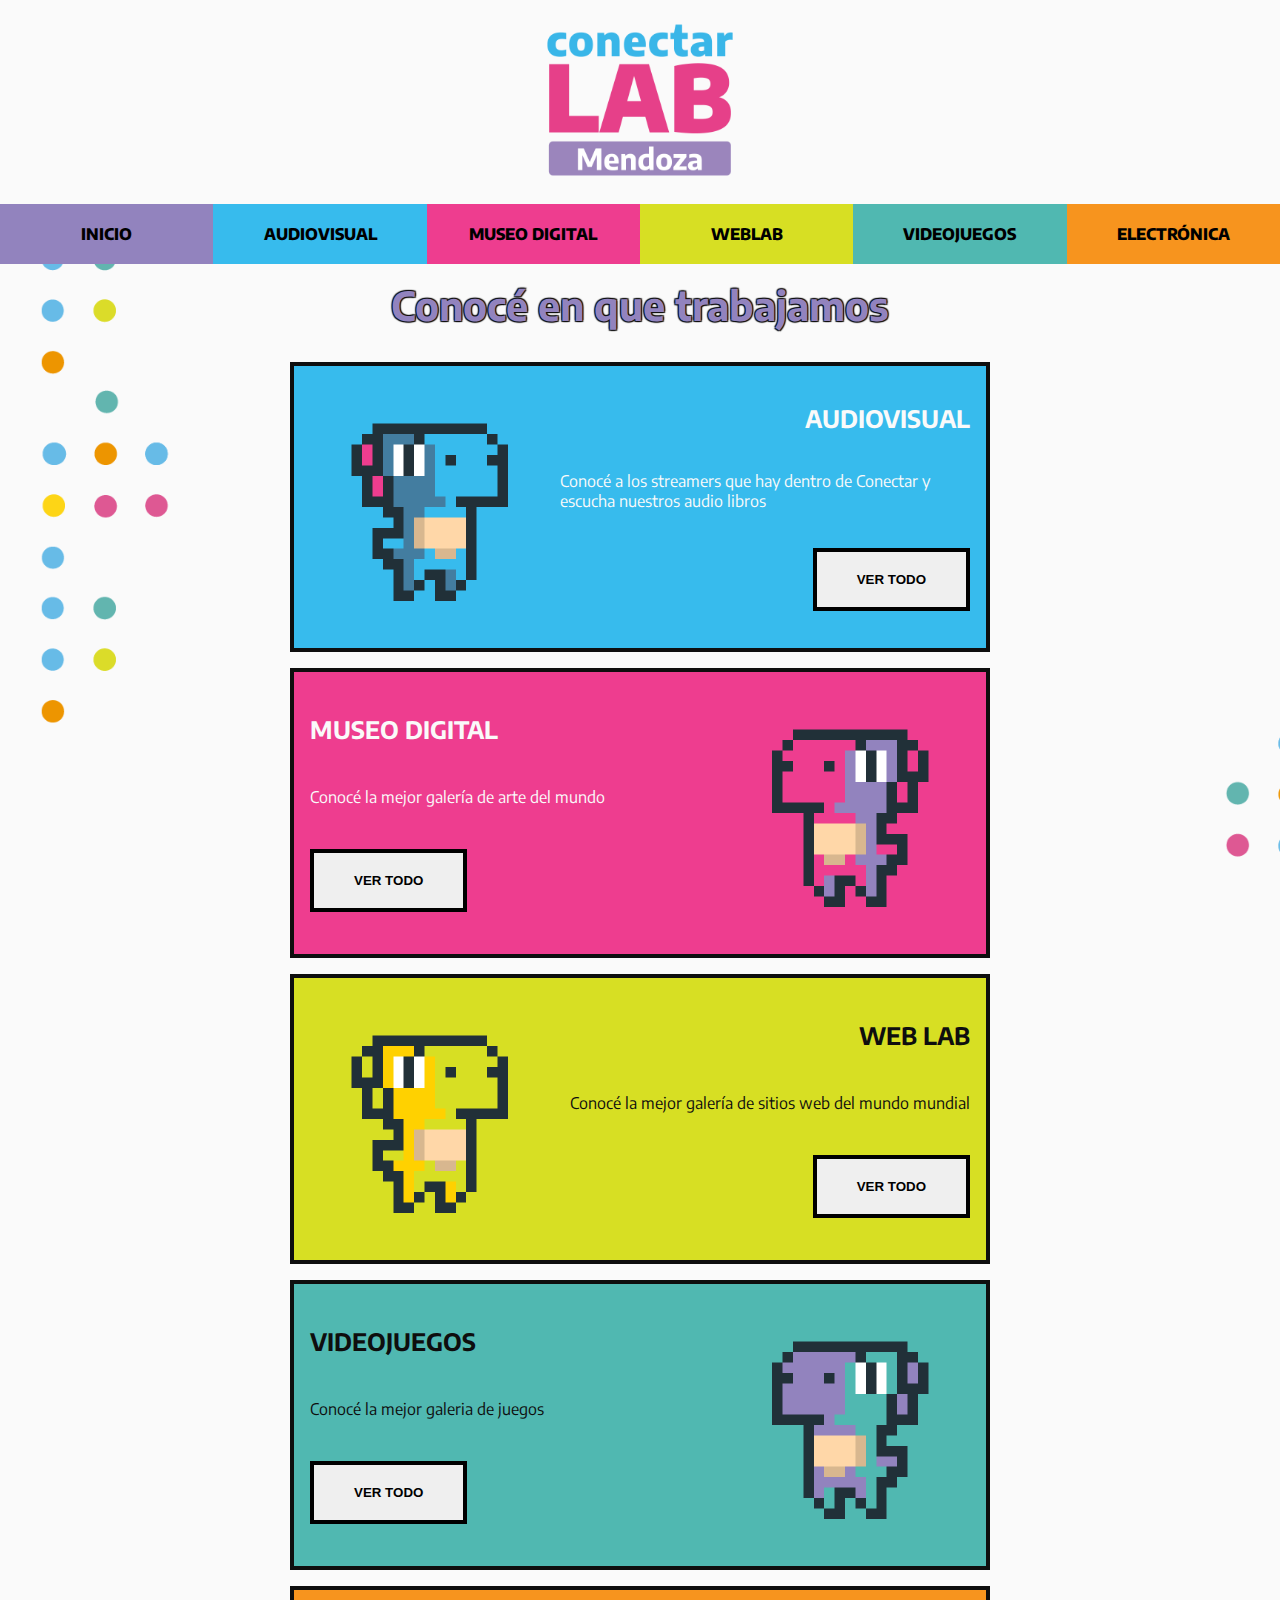
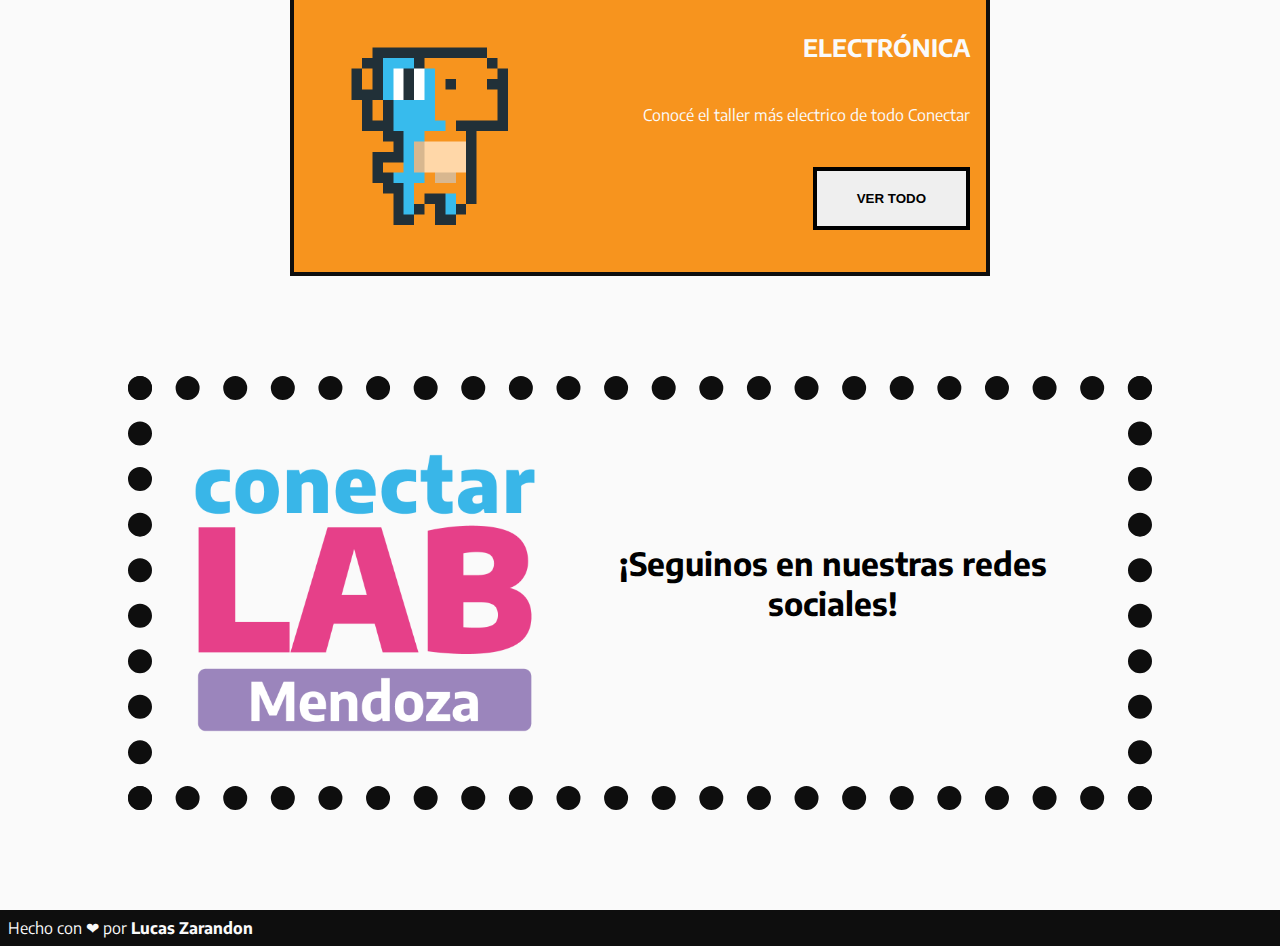
==== commit e9da271b: "add route to videojuegos.html" ====
--- a/index.html
+++ b/index.html
@@ -75,7 +75,7 @@
             <div>
                 <h2>VIDEOJUEGOS</h2>
                 <p>Conocé la mejor galeria de juegos</p>
-                <a href="#">
+                <a href="./videojuegos.html">
                     <button class="btn">VER TODO</button>
                 </a>
             </div>
